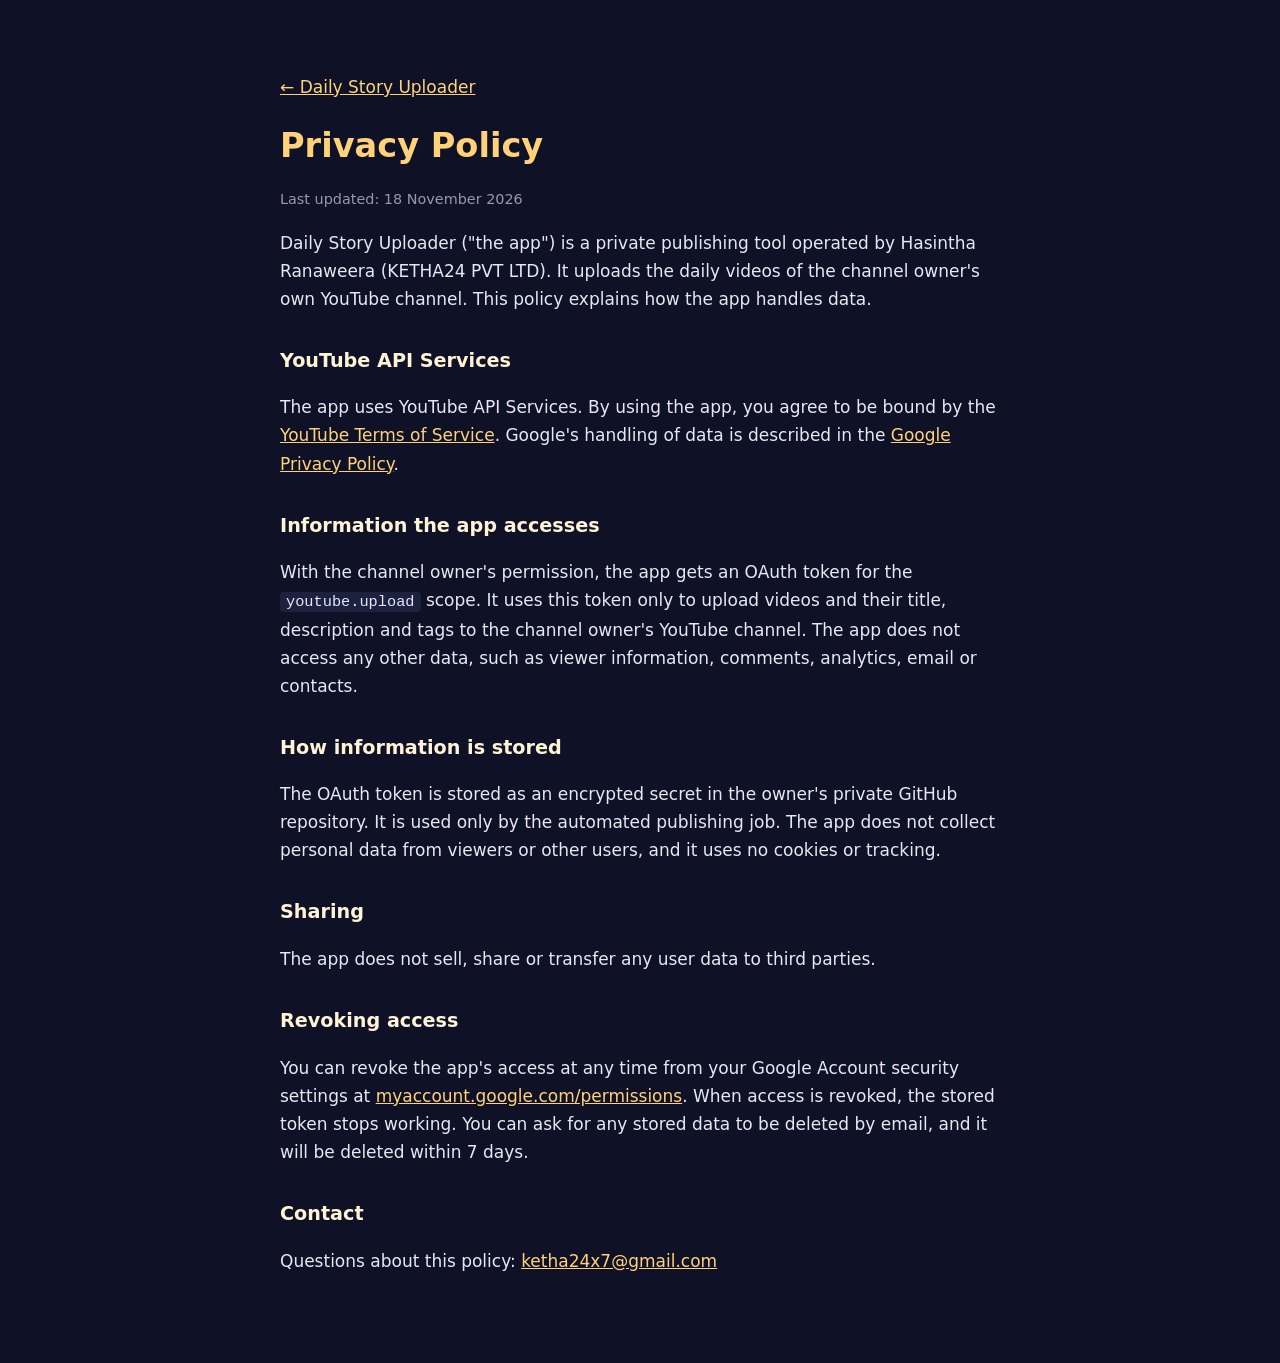
==== privacy.html @ 5d901c87 "Home, privacy and terms pages for Daily Story Uploader Co-Authored-By: Claude Opus 5.5 <noreply@anth" ====
<!DOCTYPE html>
<html lang="en">
<head>
<meta charset="utf-8">
<meta name="viewport" content="width=device-width, initial-scale=1">
<title>Privacy Policy — Daily Story Uploader</title>
<link rel="stylesheet" href="style.css">
</head>
<body>
<main>
  <p><a href="index.html">← Daily Story Uploader</a></p>
  <h1>Privacy Policy</h1>
  <p class="meta">Last updated: 18 November 2026</p>

  <p>Daily Story Uploader ("the app") is a private publishing tool operated by Hasintha Ranaweera (KETHA24 PVT LTD). It uploads the daily videos of the channel owner's own YouTube channel. This policy explains how the app handles data.</p>

  <h2>YouTube API Services</h2>
  <p>The app uses YouTube API Services. By using the app, you agree to be bound by the <a href="https://www.youtube.com/t/terms">YouTube Terms of Service</a>. Google's handling of data is described in the <a href="https://policies.google.com/privacy">Google Privacy Policy</a>.</p>

  <h2>Information the app accesses</h2>
  <p>With the channel owner's permission, the app gets an OAuth token for the <code>youtube.upload</code> scope. It uses this token only to upload videos and their title, description and tags to the channel owner's YouTube channel. The app does not access any other data, such as viewer information, comments, analytics, email or contacts.</p>

  <h2>How information is stored</h2>
  <p>The OAuth token is stored as an encrypted secret in the owner's private GitHub repository. It is used only by the automated publishing job. The app does not collect personal data from viewers or other users, and it uses no cookies or tracking.</p>

  <h2>Sharing</h2>
  <p>The app does not sell, share or transfer any user data to third parties.</p>

  <h2>Revoking access</h2>
  <p>You can revoke the app's access at any time from your Google Account security settings at <a href="https://myaccount.google.com/permissions">myaccount.google.com/permissions</a>. When access is revoked, the stored token stops working. You can ask for any stored data to be deleted by email, and it will be deleted within 7 days.</p>

  <h2>Contact</h2>
  <p>Questions about this policy: <a href="mailto:ketha24x7@gmail.com">ketha24x7@gmail.com</a></p>
</main>
</body>
</html>
---- style.css ----
body { margin: 0; background: #0f1226; color: #e9e6f2; font: 17px/1.65 system-ui, -apple-system, "Segoe UI", sans-serif; }
main { max-width: 720px; margin: 0 auto; padding: 56px 24px 72px; }
h1 { font-size: 2.1rem; margin: 0 0 12px; color: #ffd27a; }
h2 { font-size: 1.2rem; margin: 32px 0 8px; color: #fff3d6; }
.lead { font-size: 1.12rem; color: #cfcbe0; }
.meta { color: #9a96b0; font-size: .9rem; }
a { color: #ffd27a; }
code { background: #1d2140; padding: 1px 6px; border-radius: 4px; font-size: .9em; }
.links { margin-top: 36px; font-weight: 600; }
footer { margin-top: 40px; color: #9a96b0; font-size: .9rem; border-top: 1px solid #262a4d; padding-top: 16px; }
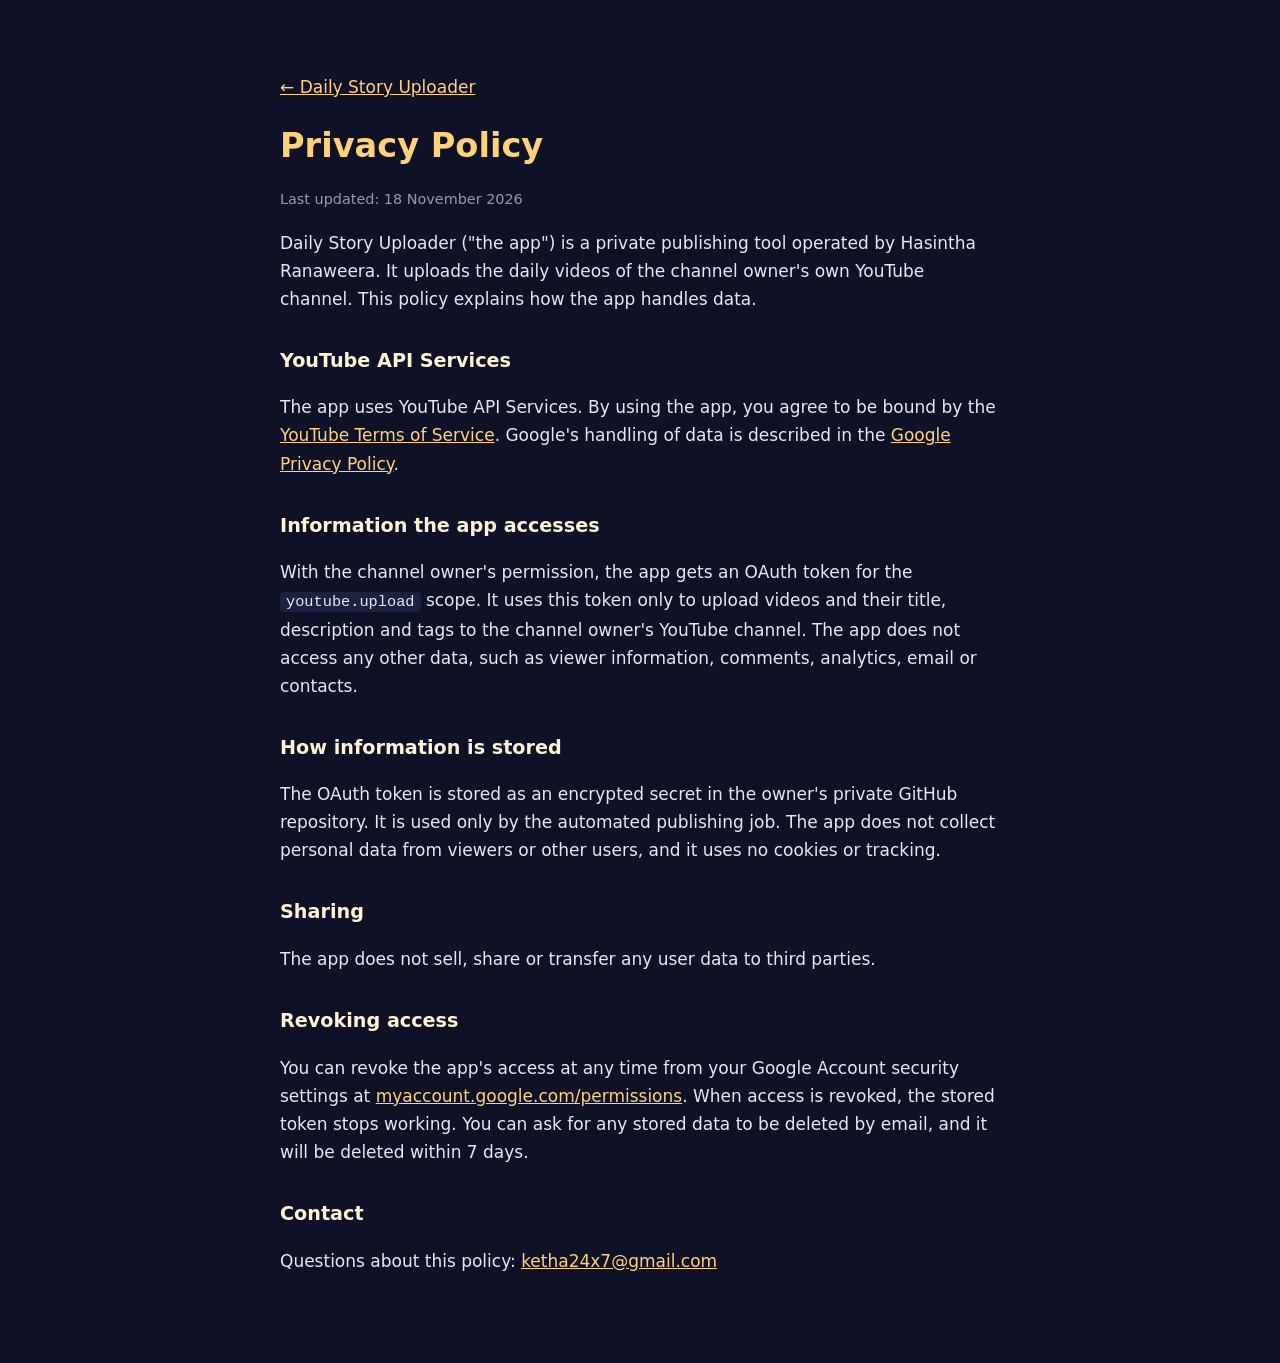
==== commit ca6ea184: "List operator as individual; fix email rendering Co-Authored-By: Claude Opus 5.5 <noreply@anthropic." ====
--- a/privacy.html
+++ b/privacy.html
@@ -12,7 +12,7 @@
   <h1>Privacy Policy</h1>
   <p class="meta">Last updated: 18 November 2026</p>
 
-  <p>Daily Story Uploader ("the app") is a private publishing tool operated by Hasintha Ranaweera (KETHA24 PVT LTD). It uploads the daily videos of the channel owner's own YouTube channel. This policy explains how the app handles data.</p>
+  <p>Daily Story Uploader ("the app") is a private publishing tool operated by Hasintha Ranaweera. It uploads the daily videos of the channel owner's own YouTube channel. This policy explains how the app handles data.</p>
 
   <h2>YouTube API Services</h2>
   <p>The app uses YouTube API Services. By using the app, you agree to be bound by the <a href="https://www.youtube.com/t/terms">YouTube Terms of Service</a>. Google's handling of data is described in the <a href="https://policies.google.com/privacy">Google Privacy Policy</a>.</p>
--- a/style.css
+++ b/style.css
@@ -1,4 +1,4 @@
-body { margin: 0; background: #0f1226; color: #e9e6f2; font: 17px/1.65 system-ui, -apple-system, "Segoe UI", sans-serif; }
+body { font-feature-settings: "calt" 0; margin: 0; background: #0f1226; color: #e9e6f2; font: 17px/1.65 system-ui, -apple-system, "Segoe UI", sans-serif; }
 main { max-width: 720px; margin: 0 auto; padding: 56px 24px 72px; }
 h1 { font-size: 2.1rem; margin: 0 0 12px; color: #ffd27a; }
 h2 { font-size: 1.2rem; margin: 32px 0 8px; color: #fff3d6; }
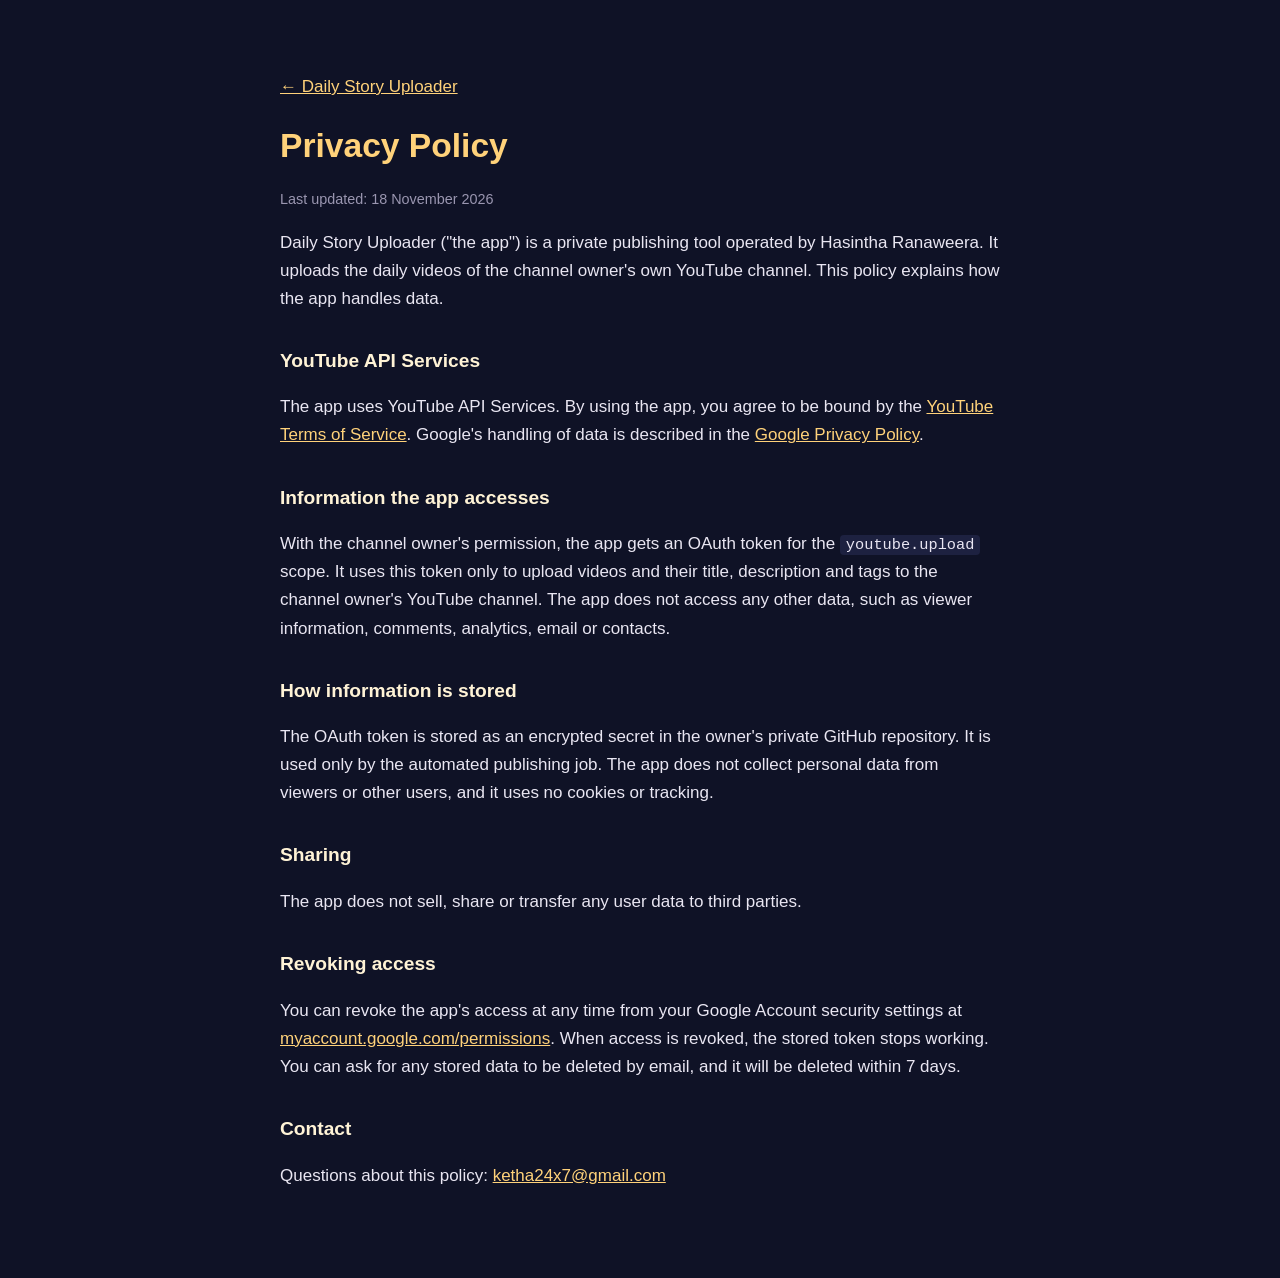
==== commit 7f5b2976: "Keep email text from rendering as 24×7 Co-Authored-By: Claude Opus 5.5 <noreply@anthropic.com> Claud" ====
--- a/privacy.html
+++ b/privacy.html
@@ -30,7 +30,7 @@
   <p>You can revoke the app's access at any time from your Google Account security settings at <a href="https://myaccount.google.com/permissions">myaccount.google.com/permissions</a>. When access is revoked, the stored token stops working. You can ask for any stored data to be deleted by email, and it will be deleted within 7 days.</p>
 
   <h2>Contact</h2>
-  <p>Questions about this policy: <a href="mailto:ketha24x7@gmail.com">ketha24x7@gmail.com</a></p>
+  <p>Questions about this policy: <a href="mailto:ketha24x7@gmail.com">ketha24&#8204;x7@gmail.com</a></p>
 </main>
 </body>
 </html>
--- a/style.css
+++ b/style.css
@@ -1,4 +1,4 @@
-body { font-feature-settings: "calt" 0; margin: 0; background: #0f1226; color: #e9e6f2; font: 17px/1.65 system-ui, -apple-system, "Segoe UI", sans-serif; }
+body { font-feature-settings: "calt" 0; margin: 0; background: #0f1226; color: #e9e6f2; font: 17px/1.65 "Segoe UI", Roboto, "Helvetica Neue", Arial, sans-serif; }
 main { max-width: 720px; margin: 0 auto; padding: 56px 24px 72px; }
 h1 { font-size: 2.1rem; margin: 0 0 12px; color: #ffd27a; }
 h2 { font-size: 1.2rem; margin: 32px 0 8px; color: #fff3d6; }
